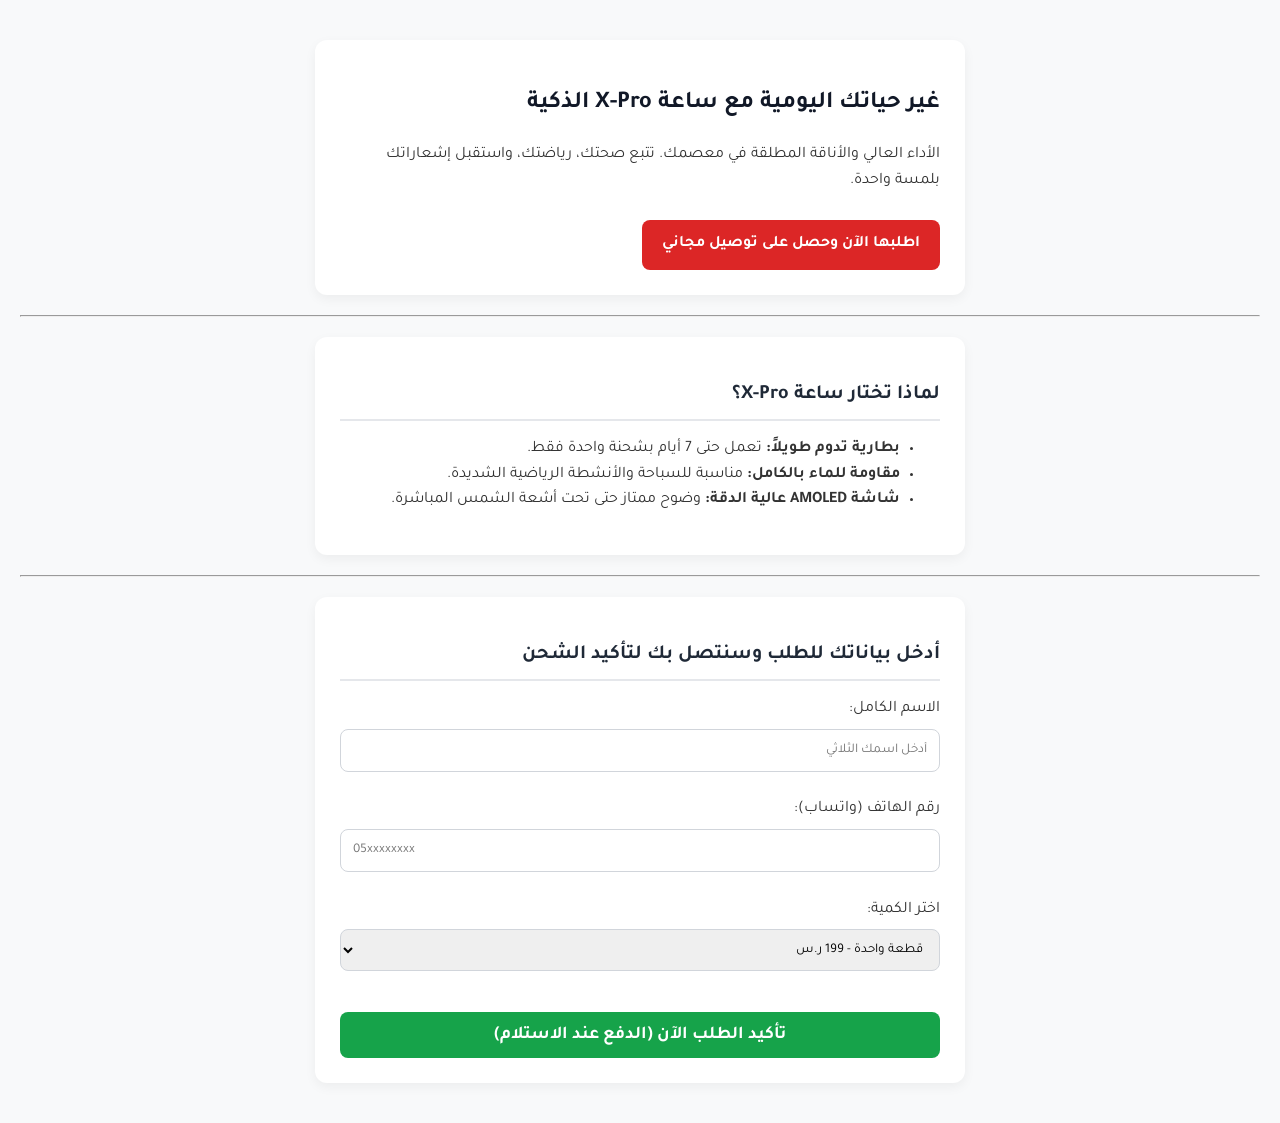
==== PROJECT1/first.html @ 9a1586f4 "Initial commit" ====
<!DOCTYPE html>
<html lang="ar" dir="rtl">
<head>
    <meta charset="UTF-8">
    <meta name="viewport" content="width=device-width, initial-scale=1.0">
    <title>الساعة الذكية X-Pro | اطلبها الآن بخصم حصري</title>
    <link rel="stylesheet" href="style.css">
</head>
<body>

    <!-- 1. قسم الهيرو (Hero Section) -->
    <section>
        <h1>غير حياتك اليومية مع ساعة X-Pro الذكية</h1>
        <p>الأداء العالي والأناقة المطلقة في معصمك. تتبع صحتك، رياضتك، واستقبل إشعاراتك بلمسة واحدة.</p>
        <a href="#order-form">اطلبها الآن وحصل على توصيل مجاني</a>
    </section>

    <hr>

    <!-- 2. قسم المميزات والفوائد (Benefits Section) -->
    <section>
        <h2>لماذا تختار ساعة X-Pro؟</h2>
        <ul>
            <li><strong>بطارية تدوم طويلاً:</strong> تعمل حتى 7 أيام بشحنة واحدة فقط.</li>
            <li><strong>مقاومة للماء بالكامل:</strong> مناسبة للسباحة والأنشطة الرياضية الشديدة.</li>
            <li><strong>شاشة AMOLED عالية الدقة:</strong> وضوح ممتاز حتى تحت أشعة الشمس المباشرة.</li>
        </ul>
    </section>

    <hr>

    <!-- 3. قسم نموذج الطلب (Order Form Section) -->
    <section id="order-form">
        <h2>أدخل بياناتك للطلب وسنتصل بك لتأكيد الشحن</h2>
        
        <form>
            <!-- حقل الاسم -->
            <div>
                <label for="fullname">الاسم الكامل:</label><br>
                <input type="text" id="fullname" name="fullname" placeholder="أدخل اسمك الثلاثي" required>
            </div>
            <br>

            <!-- حقل رقم الهاتف -->
            <div>
                <label for="phone">رقم الهاتف (واتساب):</label><br>
                <input type="tel" id="phone" name="phone" placeholder="05xxxxxxxx" required>
            </div>
            <br>

            <!-- حقل اختيار الكمية -->
            <div>
                <label for="quantity">اختر الكمية:</label><br>
                <select id="quantity" name="quantity">
                    <option value="1">قطعة واحدة - 199 ر.س</option>
                    <option value="2">قطعتين - 349 ر.س (خصم إضافي)</option>
                    <option value="3">3 قطع - 450 ر.س (العرض الأقوى)</option>
                </select>
            </div>
            <br>

            <!-- زر التأكيد (Call To Action) -->
            <button type="submit">تأكيد الطلب الآن (الدفع عند الاستلام)</button>
        </form>
    </section>

</body>
</html>
---- PROJECT1/style.css ----
/* 1. جلب خط عربي حديث من Google Fonts */
@import url('https://fonts.googleapis.com/css2?family=Tajawal:wght@400;700&display=swap');

/* 2. تنسيقات عامة للصفحة */
body {
    font-family: 'Tajawal', sans-serif;
    background-color: #f8f9fa;
    color: #333;
    margin: 0;
    padding: 20px;
    line-height: 1.6;
}

/* 3. تنسيق أقسام الصفحة لتظهر كبطاقات مرتبة */
section {
    background-color: #ffffff;
    max-width: 600px;
    margin: 20px auto;
    padding: 25px;
    border-radius: 12px;
    box-shadow: 0 4px 12px rgba(0, 0, 0, 0.05);
}

/* 4. عناوين الصفحة */
h1 {
    color: #111827;
    font-size: 24px;
}

h2 {
    color: #1f2937;
    font-size: 20px;
    border-bottom: 2px solid #e5e7eb;
    padding-bottom: 8px;
}

/* 5. زر الشراء الرئيسي (CTA) */
a {
    display: inline-block;
    background-color: #dc2626;
    color: white;
    padding: 12px 20px;
    text-decoration: none;
    border-radius: 8px;
    font-weight: bold;
    margin-top: 10px;
}

/* 6. تحسين نموذج الطلب وحقول الإدخال */
input, select, button {
    width: 100%;
    padding: 12px;
    margin-top: 6px;
    border: 1px solid #d1d5db;
    border-radius: 8px;
    box-sizing: border-box;
    font-family: 'Tajawal', sans-serif;
}

/* زر إرسال الطلب الأخير */
button {
    background-color: #16a34a;
    color: white;
    font-size: 18px;
    font-weight: bold;
    border: none;
    cursor: pointer;
    margin-top: 15px;
}

button:hover {
    background-color: #15803d;
}
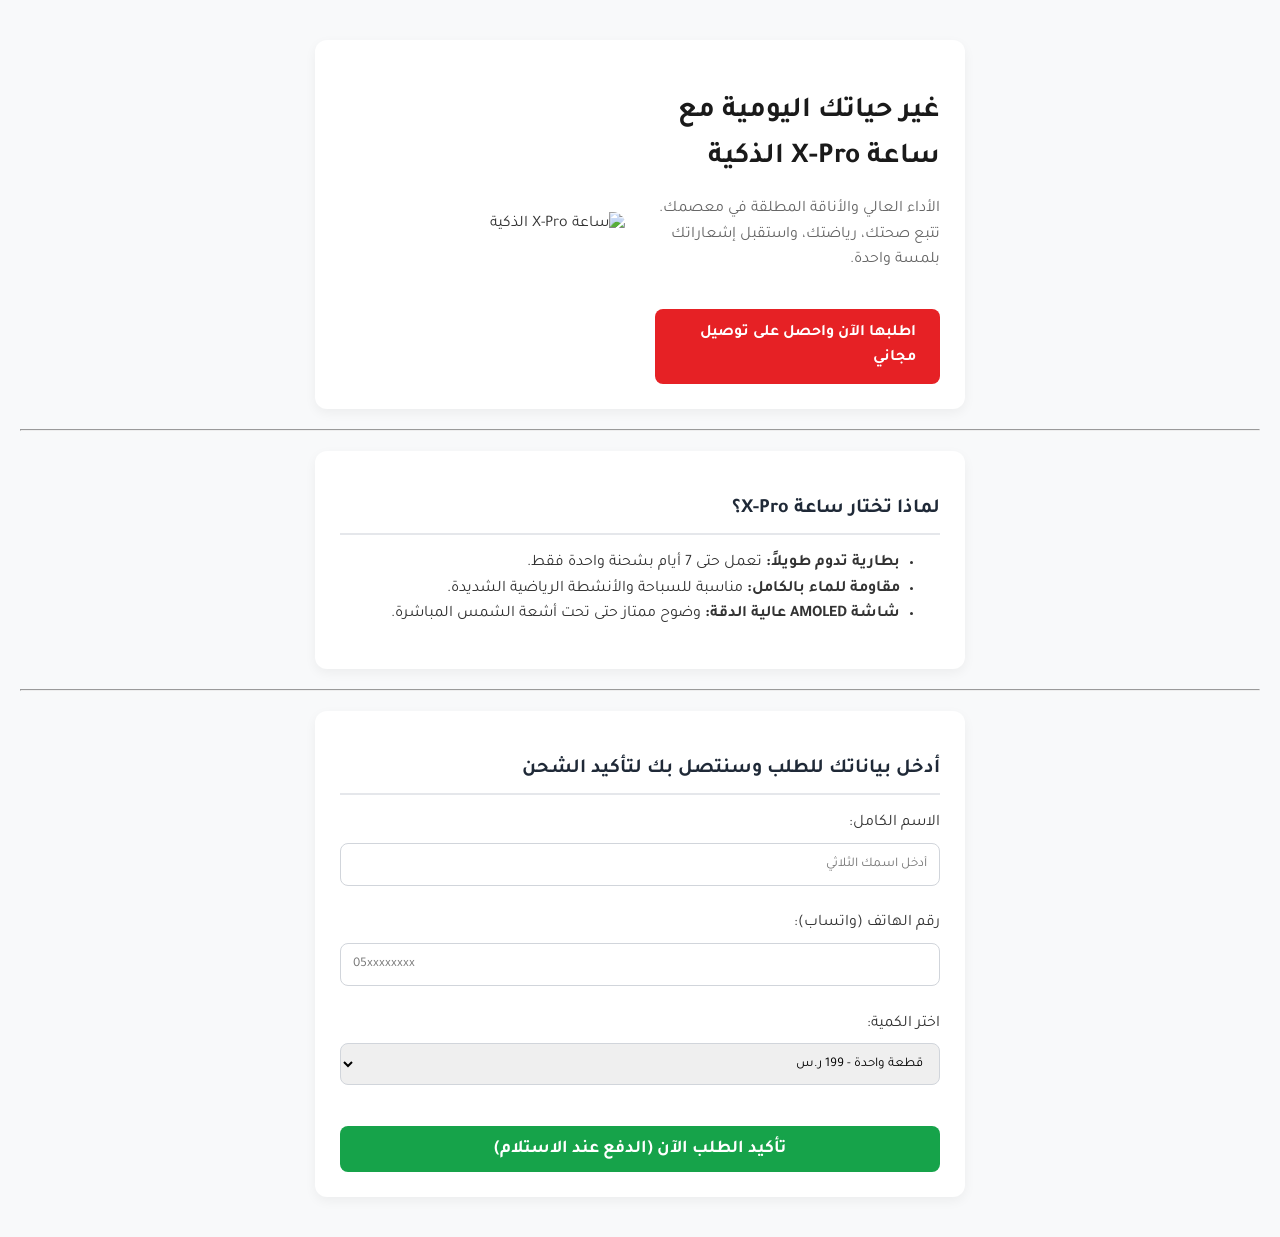
==== commit 55225487: "إضافة نموذج الطلب النهائي وقسم الهيرو المُحدث" ====
--- a/PROJECT1/first.html
+++ b/PROJECT1/first.html
@@ -8,12 +8,17 @@
 </head>
 <body>
 
-    <!-- 1. قسم الهيرو (Hero Section) -->
-    <section>
+    <!-- قسم الهيرو المطور بـ Flexbox -->
+<section class="card hero-container">
+    <div class="hero-image">
+        <img src="https://images.unsplash.com/photo-1523275335684-37898b6baf30?w=500" alt="ساعة X-Pro الذكية">
+    </div>
+    <div class="hero-text">
         <h1>غير حياتك اليومية مع ساعة X-Pro الذكية</h1>
         <p>الأداء العالي والأناقة المطلقة في معصمك. تتبع صحتك، رياضتك، واستقبل إشعاراتك بلمسة واحدة.</p>
-        <a href="#order-form">اطلبها الآن وحصل على توصيل مجاني</a>
-    </section>
+        <a href="#order-form" class="cta-btn">اطلبها الآن واحصل على توصيل مجاني</a>
+    </div>
+</section>
 
     <hr>
 
--- a/PROJECT1/style.css
+++ b/PROJECT1/style.css
@@ -70,4 +70,60 @@
 
 button:hover {
     background-color: #15803d;
+}
+
+/* ==========================================
+   تنسيقات قسم الهيرو بـ Flexbox (إضافة جديدة)
+   ========================================== */
+
+.hero-container {
+    display: flex;
+    align-items: center;
+    justify-content: space-between;
+    gap: 30px;
+/* --- أضف السطر التالي فقط --- */
+    flex-direction: row-reverse; /* هذا السطر سيجعل الساعة على اليسار في المتصفحات الداعمة للـ RTL */
+}
+
+.hero-image {
+    flex: 1;
+}
+
+.hero-image img {
+    width: 100%;
+    max-width: 380px;
+    border-radius: 12px;
+    display: block;
+}
+
+.hero-text {
+    flex: 1;
+    text-align: right;
+}
+
+.hero-text h1 {
+    font-size: 1.8rem;
+    color: #1a1a1a;
+    margin-bottom: 15px;
+}
+
+.hero-text p {
+    color: #666;
+    line-height: 1.6;
+    margin-bottom: 25px;
+}
+
+.cta-btn {
+    display: inline-block;
+    background-color: #e62125;
+    color: #ffffff;
+    padding: 12px 24px;
+    text-decoration: none;
+    border-radius: 8px;
+    font-weight: bold;
+    transition: background-color 0.3s ease;
+}
+
+.cta-btn:hover {
+    background-color: #c4181c;
 }
